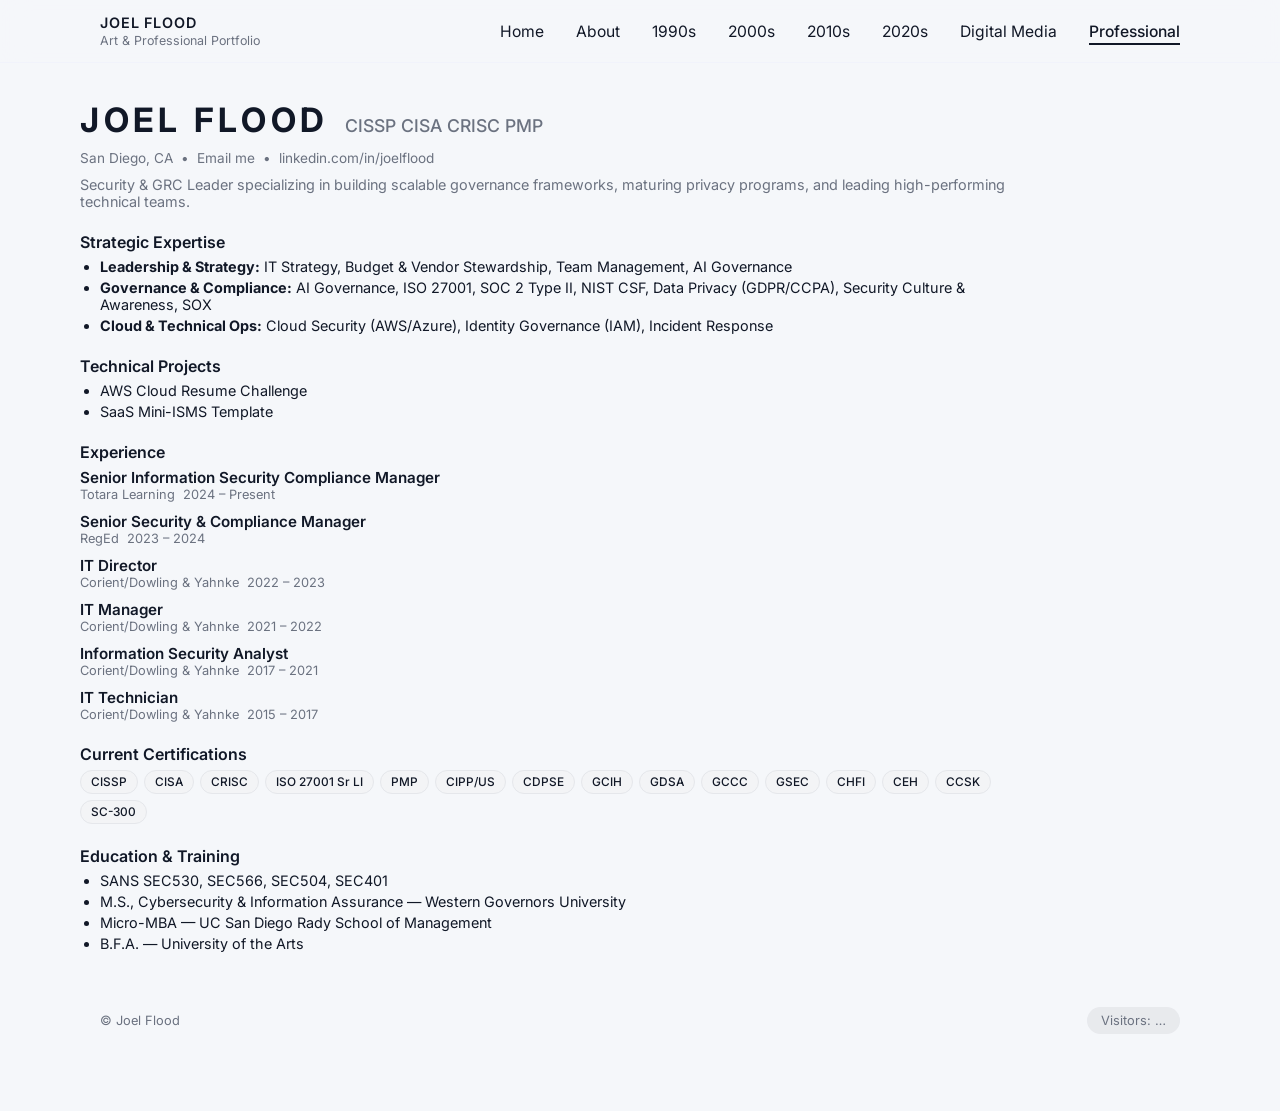
==== resume-site/professional.html @ 4f03ba32 "Fix email link, update governance/projects/education sections on professional page" ====
<!doctype html>
<html lang="en">
<head>
  <meta charset="utf-8" />
  <meta name="viewport" content="width=device-width, initial-scale=1" />
  <title>Professional – Joel Flood</title>
  <meta name="description" content="Resume of Joel Flood, Security / Governance / Risk / Compliance leader." />
  <link rel="preconnect" href="https://fonts.googleapis.com" />
  <link rel="preconnect" href="https://fonts.gstatic.com" crossorigin />
  <link href="https://fonts.googleapis.com/css2?family=Inter:wght@400;500;700&display=swap" rel="stylesheet" />
  <link rel="stylesheet" href="assets/css/style.css" />  
  <link rel="icon" href="/favicon.ico">
  <link rel="icon" type="image/png" sizes="32x32" href="/favicon-32.png">
  <link rel="icon" type="image/png" sizes="16x16" href="/favicon-16.png">
</head>
<body>
<a class="skip-link" href="#main">Skip to content</a>

<header class="site-header">
  <div class="container header-inner">
    <div class="brand">
      <a href="/" class="brand-link">
        <span class="brand-title">JOEL FLOOD</span>
        <span class="brand-subtitle">Art &amp; Professional Portfolio</span>
      </a>
    </div>
    <nav class="nav" aria-label="Primary">
      <button class="nav-toggle" aria-expanded="false" aria-controls="nav-list">
        <span class="nav-toggle-bar"></span>
        <span class="nav-toggle-bar"></span>
      </button>
      <ul id="nav-list" class="nav-list">
        <li><a href="/" class="nav-link">Home</a></li>
        <li><a href="/about" class="nav-link">About</a></li>
        <li><a href="/1990s" class="nav-link">1990s</a></li>
        <li><a href="/2000s" class="nav-link">2000s</a></li>
        <li><a href="/2010s" class="nav-link">2010s</a></li>
        <li><a href="/2020s" class="nav-link">2020s</a></li>
        <li><a href="/digital-media" class="nav-link">Digital Media</a></li>
        <li><a href="/professional" class="nav-link nav-link--active">Professional</a></li>
      </ul>
    </nav>
  </div>
</header>


<main id="main" class="container resume-page">
  <!-- Name & header -->
<header class="resume-header">
  <div class="resume-topline">
    <h1 class="resume-name">JOEL FLOOD</h1>
    <span class="resume-core-certs">CISSP CISA CRISC PMP</span>
  </div>

  <div class="resume-contact">
    <span>San Diego, CA</span><span>•</span>
    <a href="#" id="email-link">Email me</a><span>•</span>
    <a href="https://www.linkedin.com/in/joelflood/" rel="noopener">linkedin.com/in/joelflood</a>
  </div>

    <p class="resume-tagline">
 Security &amp; GRC Leader specializing in building scalable governance frameworks, maturing privacy programs, and leading high-performing technical teams.
    </p>
  </header>

  <!-- One clean column of content -->
  <section class="resume-section">
    <h2>Strategic Expertise</h2>
    <ul class="bullets">
      <li><strong>Leadership &amp; Strategy:</strong> IT Strategy, Budget &amp; Vendor Stewardship, Team Management, AI Governance</li>
      <li><strong>Governance &amp; Compliance:</strong> AI Governance, ISO 27001, SOC 2 Type II, NIST CSF, Data Privacy (GDPR/CCPA), Security Culture &amp; Awareness, SOX</li>
      <li><strong>Cloud &amp; Technical Ops:</strong> Cloud Security (AWS/Azure), Identity Governance (IAM), Incident Response</li>
    </ul>
  </section>

  <section class="resume-section">
    <h2>Technical Projects</h2>
    <ul class="bullets">
      <li>AWS Cloud Resume Challenge</li>
      <li>SaaS Mini-ISMS Template</li>
    </ul>
  </section>

  <section class="resume-section">
    <h2>Experience</h2>
    <div class="timeline">
      <article class="role">
        <h3 class="role-title">Senior Information Security Compliance Manager</h3>
        <div class="meta">
          <span class="org">Totara Learning</span>
          <span class="dates">2024 – Present</span>
        </div>
      </article>

      <article class="role">
        <h3 class="role-title">Senior Security &amp; Compliance Manager</h3>
        <div class="meta">
          <span class="org">RegEd</span>
          <span class="dates">2023 – 2024</span>
        </div>
      </article>

      <article class="role">
        <h3 class="role-title">IT Director</h3>
        <div class="meta">
          <span class="org">Corient/Dowling &amp; Yahnke</span>
          <span class="dates">2022 – 2023</span>
        </div>
      </article>

      <article class="role">
        <h3 class="role-title">IT Manager</h3>
        <div class="meta">
          <span class="org">Corient/Dowling &amp; Yahnke</span>
          <span class="dates">2021 – 2022</span>
        </div>
      </article>

      <article class="role">
        <h3 class="role-title">Information Security Analyst</h3>
        <div class="meta">
          <span class="org">Corient/Dowling &amp; Yahnke</span>
          <span class="dates">2017 – 2021</span>
        </div>
      </article>

      <article class="role">
        <h3 class="role-title">IT Technician</h3>
        <div class="meta">
          <span class="org">Corient/Dowling &amp; Yahnke</span>
          <span class="dates">2015 – 2017</span>
        </div>
      </article>
    </div>
  </section>

  <section class="resume-section">
    <h2>Current Certifications</h2>
    <p class="chips">
      <a href="https://www.isc2.org/Certifications/CISSP" target="_blank" rel="noopener" class="chip">CISSP</a>
      <a href="https://www.isaca.org/credentialing/cisa" target="_blank" rel="noopener" class="chip">CISA</a>
      <a href="https://www.isaca.org/credentialing/crisc" target="_blank" rel="noopener" class="chip">CRISC</a>
      <a href="https://pecb.com/en/education-and-certification-for-individuals/iso-iec-27001/iso-iec-27001-lead-implementer" target="_blank" rel="noopener" class="chip">ISO 27001 Sr LI</a>
      <a href="https://www.pmi.org/certifications/project-management-pmp" target="_blank" rel="noopener" class="chip">PMP</a>
      <a href="https://iapp.org/certify/cippus/" target="_blank" rel="noopener" class="chip">CIPP/US</a>
      <a href="https://www.isaca.org/credentialing/cdpse" target="_blank" rel="noopener" class="chip">CDPSE</a>
      <a href="https://www.giac.org/certifications/certified-incident-handler-gcih/" target="_blank" rel="noopener" class="chip">GCIH</a>
      <a href="https://www.giac.org/certifications/defensible-security-architecture-gdsa/" target="_blank" rel="noopener" class="chip">GDSA</a>
      <a href="https://www.giac.org/certifications/critical-controls-certification-gccc/" target="_blank" rel="noopener" class="chip">GCCC</a>
      <a href="https://www.giac.org/certifications/security-essentials-gsec/" target="_blank" rel="noopener" class="chip">GSEC</a>
      <a href="https://www.eccouncil.org/train-certify/certified-hacking-forensic-investigator-chfi/" target="_blank" rel="noopener" class="chip">CHFI</a>
      <a href="https://www.eccouncil.org/train-certify/certified-ethical-hacker-ceh/" target="_blank" rel="noopener" class="chip">CEH</a>
      <a href="https://cloudsecurityalliance.org/education/ccsk/" target="_blank" rel="noopener" class="chip">CCSK</a>
      <a href="https://learn.microsoft.com/en-us/credentials/certifications/identity-and-access-administrator" target="_blank" rel="noopener" class="chip">SC-300</a>
    </p>
  </section>

  <section class="resume-section">
    <h2>Education &amp; Training</h2>
    <ul class="bullets">
      <li>SANS SEC530, SEC566, SEC504, SEC401</li>
      <li>M.S., Cybersecurity &amp; Information Assurance — Western Governors University</li>
      <li>Micro-MBA — UC San Diego Rady School of Management</li>
      <li>B.F.A. — University of the Arts</li>
    </ul>
  </section>


<footer class="site-footer">
  <div class="container footer-inner">
    <p class="footer-copy">© <span id="year"></span> Joel Flood</p>
    <p id="visitor-counter" class="visitor-counter">Visitors: …</p>
  </div>
</footer>
<script src="/assets/js/main.js" defer></script>

</body>
</html>
---- resume-site/assets/css/style.css ----
:root {
  --bg: #f5f7fa;
  --bg-elevated: #ffffff;
  --text: #111827;
  --muted: #6b7280;
  --accent: #111827;
  --accent-soft: rgba(17, 24, 39, 0.06);
  --border-subtle: rgba(17, 24, 39, 0.08);
  --radius-xl: 18px;
  --radius-full: 999px;
  --shadow-soft: 0 14px 35px rgba(15, 23, 42, 0.09);
  --font-sans: "Inter", system-ui, -apple-system, BlinkMacSystemFont, -system-ui,
    sans-serif;
  --transition-fast: 0.18s ease-out;
  --max-width: 1120px;
}

/* --------------------
   Base / reset
-------------------- */

*,
*::before,
*::after {
  box-sizing: border-box;
}

body {
  margin: 0;
  min-height: 100vh;
  font-family: var(--font-sans);
  color: var(--text);
  background: var(--bg);
  -webkit-font-smoothing: antialiased;
}

img {
  max-width: 100%;
  display: block;
}

a {
  color: inherit;
  text-decoration: none;
}

a:hover,
a:focus-visible {
  text-decoration: underline;
}

main {
  display: block;
}

/* --------------------
   Layout helpers
-------------------- */

.container {
  width: 100%;
  max-width: var(--max-width);
  padding: 0 20px;
  margin: 0 auto;
}

.section {
  padding: 48px 0;
}

.section-header {
  margin-bottom: 24px;
}

.section-header h2 {
  font-size: 1.45rem;
  margin: 0 0 6px;
}

.muted {
  color: var(--muted);
  font-size: 0.95rem;
}

.mt-l {
  margin-top: 32px;
}

/* --------------------
   Skip link
-------------------- */

.skip-link {
  position: absolute;
  left: 50%;
  transform: translateX(-50%);
  top: -40px;
  padding: 8px 14px;
  background: var(--accent);
  color: #fff;
  border-radius: 6px;
  font-size: 0.875rem;
  text-decoration: none;
  z-index: 999;
  transition: top var(--transition-fast);
}

.skip-link:focus-visible {
  top: 12px;
}

/* --------------------
   Header + nav
-------------------- */

.site-header {
  position: sticky;
  top: 0;
  z-index: 40;
  backdrop-filter: blur(14px);
  background: rgba(245, 247, 250, 0.9);
  border-bottom: 1px solid rgba(148, 163, 253, 0.05);
}

.header-inner {
  display: flex;
  align-items: center;
  justify-content: space-between;
  padding: 14px 20px;
  gap: 24px;
}

.brand-link {
  display: flex;
  flex-direction: column;
  gap: 2px;
}

.brand-title {
  font-weight: 600;
  letter-spacing: 0.06em;
  text-transform: uppercase;
  font-size: 0.9rem;
}

.brand-subtitle {
  font-size: 0.78rem;
  color: var(--muted);
}

.nav {
  position: relative;
}

.nav-list {
  display: flex;
  gap: 32px;
  list-style: none;
  margin: 0;
  padding: 0;
  align-items: center;
}

.nav-link {
  font-size: 0.98rem;
  font-weight: 400;
  padding-bottom: 2px;
  border-bottom: 2px solid transparent;
  transition:
    color var(--transition-fast),
    border-color var(--transition-fast),
    transform var(--transition-fast);
}

.nav-link:hover,
.nav-link:focus-visible {
  color: #000;
  border-color: var(--accent-soft);
  text-decoration: none;
  transform: translateY(-1px);
}

.nav-link--active {
  font-weight: 500;
  border-color: var(--accent);
}

/* Hamburger (base: hidden on desktop) */

.nav-toggle {
  display: none;
  padding: 6px;
  border-radius: 8px;
  border: 1px solid transparent;
  background: transparent;
  cursor: pointer;
}

.nav-toggle-bar {
  width: 20px;
  height: 2px;
  background: var(--text);
  display: block;
  border-radius: 999px;
  margin: 4px 0;
}

/* --------------------
   Hero
-------------------- */

.hero {
  padding: 36px 0 40px;
}

.hero-inner {
  display: grid;
  grid-template-columns: minmax(0, 1.7fr) minmax(0, 1.6fr);
  gap: 32px;
  align-items: center;
}

.hero h1 {
  margin: 0 0 12px;
  font-size: 2rem;
  letter-spacing: -0.02em;
}

.hero p {
  margin: 0 0 18px;
  color: var(--muted);
  max-width: 36rem;
  font-size: 0.98rem;
}

.hero-actions {
  display: flex;
  gap: 10px;
  flex-wrap: wrap;
}

.btn {
  padding: 9px 16px;
  border-radius: var(--radius-full);
  border: 1px solid var(--accent);
  background: var(--accent);
  color: #fff;
  font-size: 0.9rem;
  font-weight: 500;
  display: inline-flex;
  align-items: center;
  gap: 6px;
  transition: all var(--transition-fast);
  text-decoration: none;
}

.btn:hover,
.btn:focus-visible {
  box-shadow: var(--shadow-soft);
  transform: translateY(-1px);
  text-decoration: none;
}

.btn-ghost {
  background: transparent;
  color: var(--accent);
  border-color: rgba(17, 24, 39, 0.2);
}

.btn-ghost:hover,
.btn-ghost:focus-visible {
  background: var(--accent-soft);
}

/* Hero thumbnails */

.hero-highlight-grid {
  display: grid;
  grid-template-columns: repeat(2, minmax(0, 1fr));
  grid-template-rows: repeat(2, 1fr);
  gap: 10px;
}

.hero-thumb {
  margin: 0;
  border-radius: var(--radius-xl);
  overflow: hidden;
  background: #e5e7eb;
  box-shadow: 0 10px 30px rgba(15, 23, 42, 0.12);
}

.hero-thumb img {
  width: 100%;
  height: 100%;
  object-fit: cover;
}

/* --------------------
   Cards & grids
-------------------- */

.grid {
  display: grid;
  gap: 18px;
}

.grid-3 {
  grid-template-columns: repeat(3, minmax(0, 1fr));
}

.grid-2 {
  grid-template-columns: repeat(2, minmax(0, 1fr));
}

.card-link {
  text-decoration: none;
}

.card {
  background: var(--bg-elevated);
  border-radius: var(--radius-xl);
  padding: 16px 16px 14px;
  border: 1px solid var(--border-subtle);
  box-shadow: 0 8px 26px rgba(148, 163, 253, 0.04);
  transition: all var(--transition-fast);
}

.card h3 {
  margin: 0 0 4px;
  font-size: 1.02rem;
}

.card p {
  margin: 0;
  font-size: 0.9rem;
  color: var(--muted);
}

.card-link:hover .card,
.card-link:focus-visible .card {
  transform: translateY(-3px);
  box-shadow: var(--shadow-soft);
  border-color: rgba(17, 24, 39, 0.12);
}

/* --------------------
   Gallery pages
-------------------- */

.gallery-intro {
  max-width: 38rem;
  margin-bottom: 24px;
  color: var(--muted);
  font-size: 0.96rem;
}

.gallery-grid {
  display: grid;
  grid-template-columns: repeat(auto-fit, minmax(220px, 1fr));
  gap: 2rem;
  align-items: stretch;
}

/* Art cards */

.art-card {
  display: flex;
  flex-direction: column;
  justify-content: flex-start;
  border-radius: 24px;
  padding: 1.25rem;
  background: #ffffff;
  box-shadow: 0 14px 35px rgba(15, 23, 42, 0.08);
  border: 1px solid var(--border-subtle);
  cursor: pointer;
  text-align: left;
  transition: transform 0.18s ease, box-shadow 0.18s ease;
}

.art-card img {
  width: 100%;
  aspect-ratio: 1 / 1;
  object-fit: cover;
  border-radius: 18px;
  margin-bottom: 0.75rem;
}

.art-meta {
  display: flex;
  flex-direction: column;
  gap: 0.1rem;
  font-size: 0.8rem;
}

.art-title {
  font-weight: 500;
}

.art-year,
.art-medium {
  color: var(--muted);
}

.art-card:hover {
  transform: translateY(-4px);
  box-shadow: 0 20px 45px rgba(15, 23, 42, 0.12);
}

/* --------------------
   Professional / Resume
-------------------- */

.resume-page {
  padding: 36px 0 40px;
}

.resume-header {
  margin-bottom: 18px;
  max-width: 960px;
}

.resume-name {
  font-size: 2.1rem;
  font-weight: 700;
  letter-spacing: 0.14em;
  margin: 0 0 6px;
  color: #111827;
}

.resume-certs-inline {
  font-size: 0.75rem;
  text-transform: uppercase;
  letter-spacing: 0.14em;
  color: var(--muted);
  display: flex;
  flex-wrap: wrap;
  gap: 6px;
}

.resume-contact {
  font-size: 0.85rem;
  display: flex;
  flex-wrap: wrap;
  gap: 8px;
  color: var(--muted);
  margin-top: 4px;
}

.resume-contact a {
  color: var(--muted);
  text-decoration: none;
  transition: color 0.2s ease, text-decoration-color 0.2s ease;
}

.resume-contact a:hover,
.resume-contact a:focus-visible {
  color: #2563eb;
  text-decoration: underline;
  text-decoration-color: #93c5fd;
}

.resume-tagline {
  margin: 10px 0 0;
  font-size: 0.9rem;
  color: var(--muted);
  max-width: 960px;
}

.resume-grid {
  display: grid;
  grid-template-columns: minmax(0, 2.2fr) minmax(0, 1.4fr);
  gap: 24px;
  margin-top: 22px;
}

.resume-section {
  max-width: 960px;
  margin-top: 22px;
}

.resume-section h2 {
  font-size: 1rem;
  margin: 0 0 6px;
  font-weight: 600;
}
/* Keep name + certifications on the same line */
.resume-topline {
  display: flex;
  align-items: baseline;
  gap: 1rem;
  flex-wrap: nowrap;
}

/* Prevent breaking unless absolutely needed */
.resume-name,
.resume-core-certs {
  white-space: nowrap;
}

/* Style tuning for certs */
.resume-core-certs {
  font-size: 1.1rem;
  font-weight: 500;
  color: var(--muted);
}

/* On small screens, allow stacking */
@media (max-width: 480px) {
  .resume-topline {
    flex-direction: column;
    align-items: flex-start;
    gap: 0.25rem;
  }

  .resume-name,
  .resume-core-certs {
    white-space: normal;
  }
}



/* Bullets / timeline */

.bullets {
  list-style: disc;
  padding-left: 20px;
  margin: 4px 0 10px;
  font-size: 0.9rem;
  color: #111827;
}

.bullets li {
  margin-bottom: 4px;
}

.timeline {
  display: flex;
  flex-direction: column;
  gap: 10px;
}

.role-title {
  margin: 0;
  font-size: 0.95rem;
  font-weight: 600;
}

.meta {
  display: flex;
  flex-wrap: wrap;
  gap: 8px;
  font-size: 0.8rem;
  color: var(--muted);
}

/* Chips */

.chip-row,
.chips {
  display: flex;
  flex-wrap: wrap;
  gap: 6px;
  margin: 6px 0 0;
}

.chip {
  display: inline-flex;
  align-items: center;
  padding: 4px 10px;
  border-radius: var(--radius-full);
  font-size: 0.74rem;
  font-weight: 500;
  background: #f3f4f6;
  color: var(--text);
  border: 1px solid #e5e7eb;
  text-decoration: none;
  transition: all 0.2s ease;
}

.chip:hover,
.chip:focus-visible {
  color: #2563eb;
  background: #e0f2fe;
  border-color: #93c5fd;
  box-shadow: 0 2px 6px rgba(37, 99, 235, 0.1);
  text-decoration: none;
  transform: translateY(-1px);
}

/* --------------------
   Footer / counter
-------------------- */

.site-footer {
  padding: 18px 0 24px;
  margin-top: 24px;
}

.footer-inner {
  display: flex;
  justify-content: space-between; /* space between left and right items */
  align-items: center;
  font-size: 0.8rem;
  color: var(--muted);
}

/* Visitor counter pill */
.visitor-counter {
  font-size: 0.8rem;
  padding: 6px 14px;
  border-radius: var(--radius-full);
  background: var(--accent-soft);
  color: var(--muted);
  white-space: nowrap;  /* Prevent line breaks */
}

/* --------------------
   Responsive
-------------------- */

@media (max-width: 800px) {
  .header-inner {
    padding-inline: 16px;
  }

  /* show + style hamburger on mobile */
  .nav-toggle {
    display: inline-flex;
    flex-direction: column;
    justify-content: center;
    align-items: center;
    width: 42px;
    height: 36px;
    border-radius: 10px;
    background: rgba(0, 0, 0, 0.08);
    border: 1px solid rgba(0, 0, 0, 0.2);
    backdrop-filter: blur(4px);
  }

  .nav-toggle-bar {
    background: #111827;
    height: 3px;
    width: 24px;
    margin: 3px 0;
    border-radius: 4px;
  }

  /* mobile dropdown menu */
  .nav-list {
    position: absolute;
    right: 0;
    top: 40px;
    flex-direction: column;
    align-items: flex-start;
    background: var(--bg-elevated);
    padding: 10px 14px;
    border-radius: 14px;
    box-shadow: var(--shadow-soft);
    gap: 10px;
    min-width: 160px;
    opacity: 0;
    pointer-events: none;
    transform: translateY(-6px);
    transition: all var(--transition-fast);
  }

  .nav-list--open {
    opacity: 1;
    pointer-events: auto;
    transform: translateY(0);
  }

  .hero-inner {
    grid-template-columns: minmax(0, 1fr);
  }

  .hero {
    padding-top: 26px;
  }

  .grid-3 {
    grid-template-columns: repeat(2, minmax(0, 1fr));
  }

  .resume-grid {
    grid-template-columns: minmax(0, 1fr);
  }
}

@media (max-width: 520px) {
  .grid-3,
  .grid-2 {
    grid-template-columns: minmax(0, 1fr);
  }
}

/* --------------------
   Dark mode
-------------------- */

@media (prefers-color-scheme: dark) {
  body {
    background-color: #0f172a;
    color: #e5e7eb;
  }

  .site-header {
    background: rgba(15, 23, 42, 0.95);
    border-bottom-color: rgba(148, 163, 253, 0.15);
  }

  .brand-title,
  .nav-link {
    color: #e5e7eb;
  }

  .nav-link--active {
    border-color: #60a5fa;
    color: #ffffff;
  }

  .hero,
  .section,
  .resume-page {
    background-color: transparent;
    color: #e5e7eb;
  }

  .nav-list {
    background: #020617;
    border: 1px solid #1f2937;
    box-shadow: 0 18px 45px rgba(15, 23, 42, 0.9);
  }

  .nav-link {
    color: #e5e7eb;
  }

  .nav-link--active {
    color: #ffffff;
    border-color: #60a5fa;
  }

  .resume-name {
    color: #f9fafb;
  }

  .resume-contact {
    color: #9ca3af;
  }

  .resume-contact a {
    color: #9ca3af;
  }

  .resume-contact a:hover,
  .resume-contact a:focus-visible {
    color: #60a5fa;
  }

  .resume-tagline {
    color: #9ca3af;
  }

  .resume-section h2,
  .section-header h1,
  .section-header h2 {
    color: #f9fafb;
  }

  .bullets,
  .timeline,
  .art-meta,
  .gallery-intro,
  p,
  li {
    color: #e5e7eb;
  }

  .card,
  .art-card {
    background: #111827;
    border-color: #1f2937;
    box-shadow: 0 10px 30px rgba(15, 23, 42, 0.6);
  }

  .card p,
  .art-meta span {
    color: #9ca3af;
  }

  .chip {
    background: #111827;
    color: #e5e7eb;
    border-color: #374151;
  }

  .chip:hover,
  .chip:focus-visible {
    color: #60a5fa;
    background: #020817;
    border-color: #60a5fa;
    box-shadow: 0 2px 6px rgba(96, 165, 250, 0.25);
  }

  .visitor-counter {
    background: #111827;
    color: #9ca3af;
    border-color: #374151;
  }

  .site-footer {
    color: #9ca3af;
  }

  /* dark-mode hamburger colors on mobile */
  @media (max-width: 800px) {
    .nav-toggle {
      background: rgba(255, 255, 255, 0.18);
      border-color: rgba(255, 255, 255, 0.3);
    }

    .nav-toggle-bar {
      background: #ffffff;
    }
  }
}
    /* Buttons in dark mode */
  .btn {
    background: #e5e7eb;
    color: #111827;
    border-color: #e5e7eb;
  }

  .btn:hover,
  .btn:focus-visible {
    box-shadow: var(--shadow-soft);
    transform: translateY(-1px);
    text-decoration: none;
  }

  .btn-ghost {
    background: transparent;
    color: #e5e7eb;        /* light text on dark background */
    border-color: #4b5563;
  }

  .btn-ghost:hover,
  .btn-ghost:focus-visible {
    background: #020617;
    border-color: #60a5fa;
    color: #ffffff;
  }
/* --- Hero buttons contrast fix --------------------------- */

/* Outline button: high contrast in light mode */
.btn-ghost {
  background: transparent;
  border: 1.5px solid #111827;   /* dark slate */
  color: #111827;
}

/* In dark mode, flip back to light outline/text */
@media (prefers-color-scheme: dark) {
  .btn-ghost {
    border-color: #e5e7eb;
    color: #e5e7eb;
  }
}
/* --------------------
   Lightbox
-------------------- */

.lightbox {
  position: fixed;
  inset: 0;
  display: none;                /* hidden until .is-open is added */
  align-items: center;
  justify-content: center;
  z-index: 9999;
}

.lightbox.is-open {
  display: flex;
}

.lightbox-backdrop {
  position: absolute;
  inset: 0;
  background: rgba(15, 23, 42, 0.65);
  backdrop-filter: blur(4px);
}

.lightbox-content {
  position: relative;
  z-index: 1;
  background: #ffffff;
  border-radius: 1rem;
  padding: 0.75rem;
  max-width: min(100vw - 2rem, 900px);
  max-height: min(100vh - 2rem, 700px);
  overflow: hidden;             /* keeps the image inside the rounded box */
  box-sizing: border-box;
  box-shadow: 0 26px 80px rgba(15, 23, 42, 0.35);
}

.lightbox-close {
  position: absolute;
  top: 0.4rem;
  right: 0.7rem;
  border: none;
  background: transparent;
  font-size: 1.8rem;
  line-height: 1;
  cursor: pointer;
  color: #6b7280;
}

#lightbox-image {
  display: block;
  width: 100%;
  height: auto;
  max-height: calc(100vh - 4rem);
  object-fit: contain;
  border-radius: 0.75rem;
  margin: 0 auto;
}
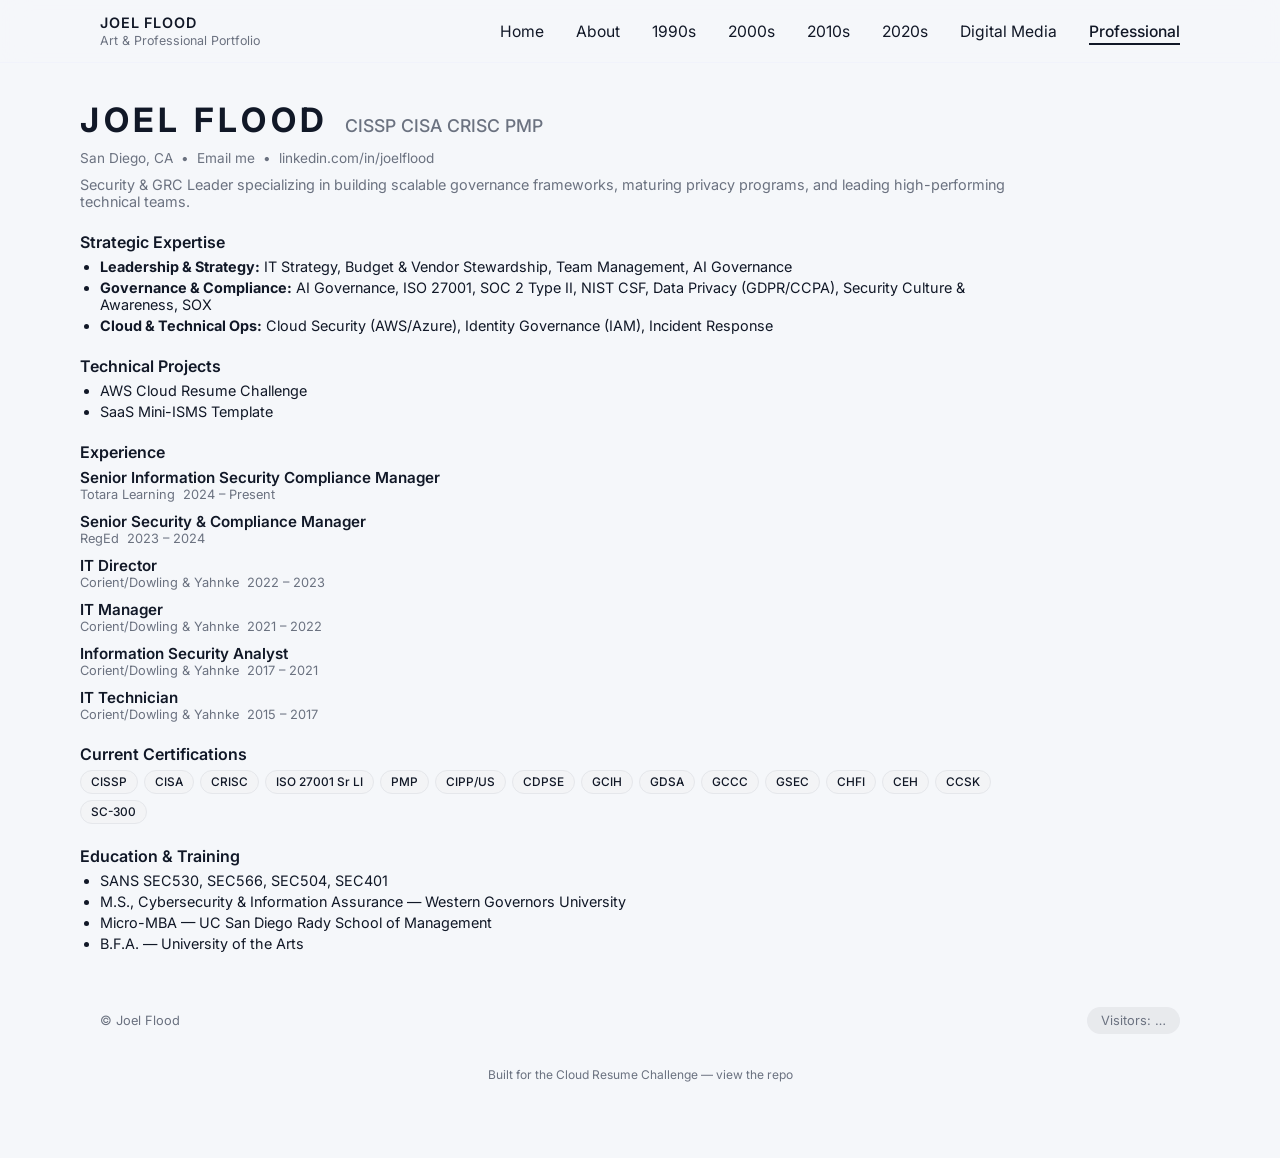
==== commit 66fe4456: "Fix email link, open LinkedIn in new tab, add Cloud Resume Challenge callout" ====
--- a/resume-site/professional.html
+++ b/resume-site/professional.html
@@ -54,8 +54,8 @@
 
   <div class="resume-contact">
     <span>San Diego, CA</span><span>•</span>
-    <a href="#" id="email-link">Email me</a><span>•</span>
-    <a href="https://www.linkedin.com/in/joelflood/" rel="noopener">linkedin.com/in/joelflood</a>
+    <a href="mailto:joel.flood&#64;gmail.com">Email me</a><span>•</span>
+    <a href="https://www.linkedin.com/in/joelflood/" target="_blank" rel="noopener">linkedin.com/in/joelflood</a>
   </div>
 
     <p class="resume-tagline">
@@ -170,6 +170,7 @@
   <div class="container footer-inner">
     <p class="footer-copy">© <span id="year"></span> Joel Flood</p>
     <p id="visitor-counter" class="visitor-counter">Visitors: …</p>
+    <p class="crc-callout">Built for the <a href="https://cloudresumechallenge.dev/" target="_blank" rel="noopener">Cloud Resume Challenge</a> — <a href="https://github.com/JoelF-GRC/AWS-cloud-resume-challenge" target="_blank" rel="noopener">view the repo</a></p>
   </div>
 </footer>
 <script src="/assets/js/main.js" defer></script>
--- a/resume-site/assets/css/style.css
+++ b/resume-site/assets/css/style.css
@@ -599,8 +599,10 @@
 
 .footer-inner {
   display: flex;
+  flex-wrap: wrap;
   justify-content: space-between; /* space between left and right items */
   align-items: center;
+  gap: 8px 16px;
   font-size: 0.8rem;
   color: var(--muted);
 }
@@ -613,6 +615,14 @@
   background: var(--accent-soft);
   color: var(--muted);
   white-space: nowrap;  /* Prevent line breaks */
+}
+
+/* Cloud Resume Challenge callout */
+.crc-callout {
+  flex-basis: 100%;
+  font-size: 0.75rem;
+  text-align: center;
+  order: 1;
 }
 
 /* --------------------
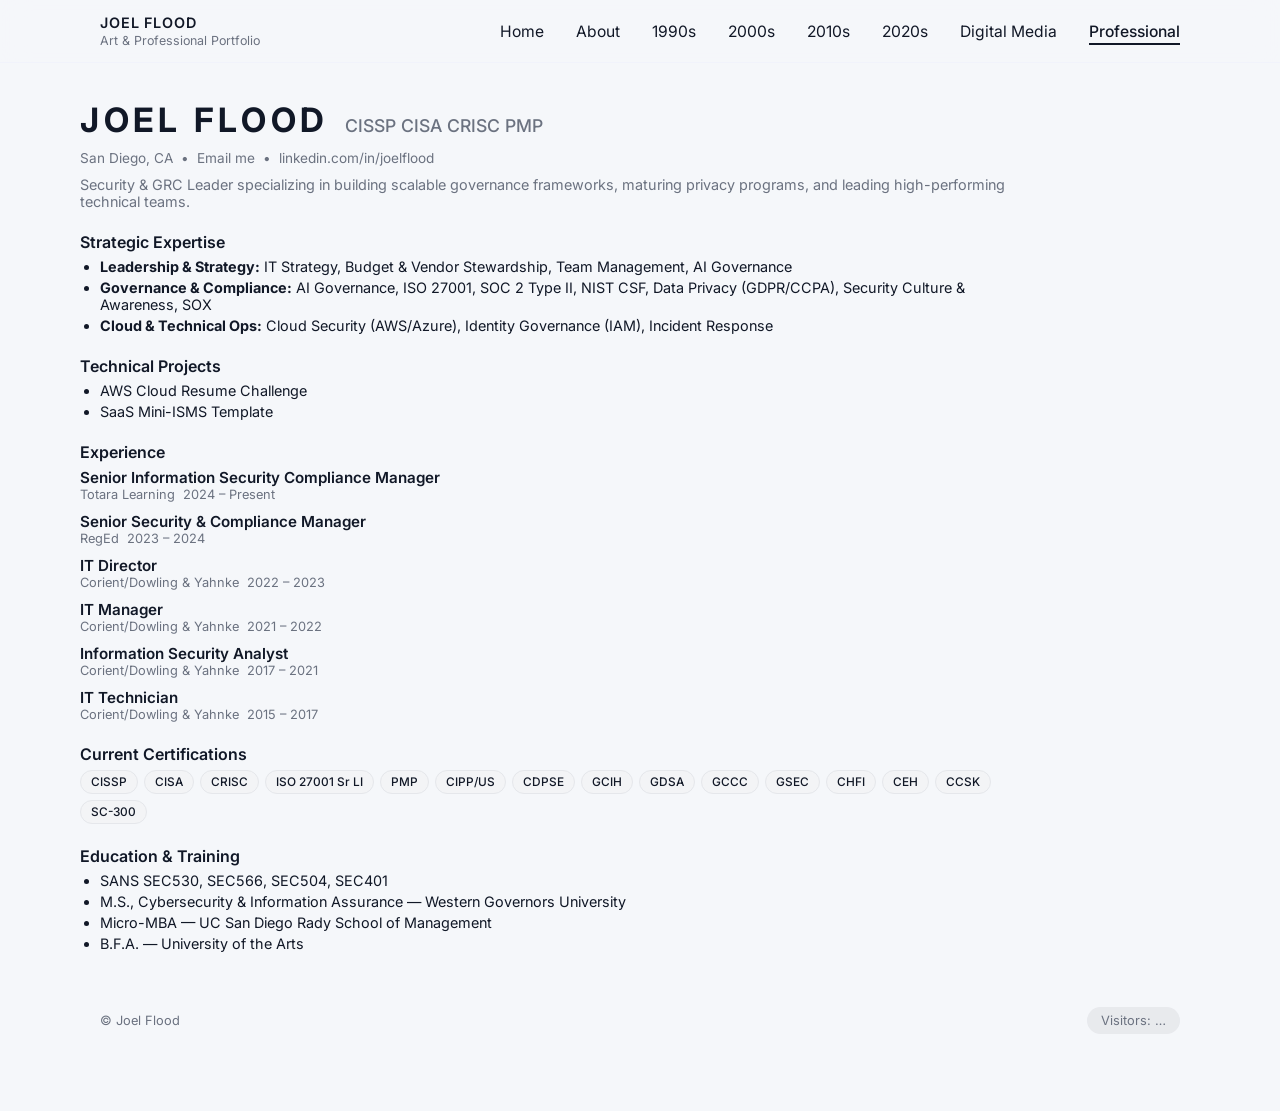
==== commit 4e070e30: "Remove CRC callout from footer, open email link in new tab" ====
--- a/resume-site/professional.html
+++ b/resume-site/professional.html
@@ -54,7 +54,7 @@
 
   <div class="resume-contact">
     <span>San Diego, CA</span><span>•</span>
-    <a href="mailto:joel.flood&#64;gmail.com">Email me</a><span>•</span>
+    <a href="mailto:joel.flood&#64;gmail.com" target="_blank" rel="noopener">Email me</a><span>•</span>
     <a href="https://www.linkedin.com/in/joelflood/" target="_blank" rel="noopener">linkedin.com/in/joelflood</a>
   </div>
 
@@ -170,7 +170,6 @@
   <div class="container footer-inner">
     <p class="footer-copy">© <span id="year"></span> Joel Flood</p>
     <p id="visitor-counter" class="visitor-counter">Visitors: …</p>
-    <p class="crc-callout">Built for the <a href="https://cloudresumechallenge.dev/" target="_blank" rel="noopener">Cloud Resume Challenge</a> — <a href="https://github.com/JoelF-GRC/AWS-cloud-resume-challenge" target="_blank" rel="noopener">view the repo</a></p>
   </div>
 </footer>
 <script src="/assets/js/main.js" defer></script>
--- a/resume-site/assets/css/style.css
+++ b/resume-site/assets/css/style.css
@@ -599,10 +599,8 @@
 
 .footer-inner {
   display: flex;
-  flex-wrap: wrap;
   justify-content: space-between; /* space between left and right items */
   align-items: center;
-  gap: 8px 16px;
   font-size: 0.8rem;
   color: var(--muted);
 }
@@ -615,14 +613,6 @@
   background: var(--accent-soft);
   color: var(--muted);
   white-space: nowrap;  /* Prevent line breaks */
-}
-
-/* Cloud Resume Challenge callout */
-.crc-callout {
-  flex-basis: 100%;
-  font-size: 0.75rem;
-  text-align: center;
-  order: 1;
 }
 
 /* --------------------
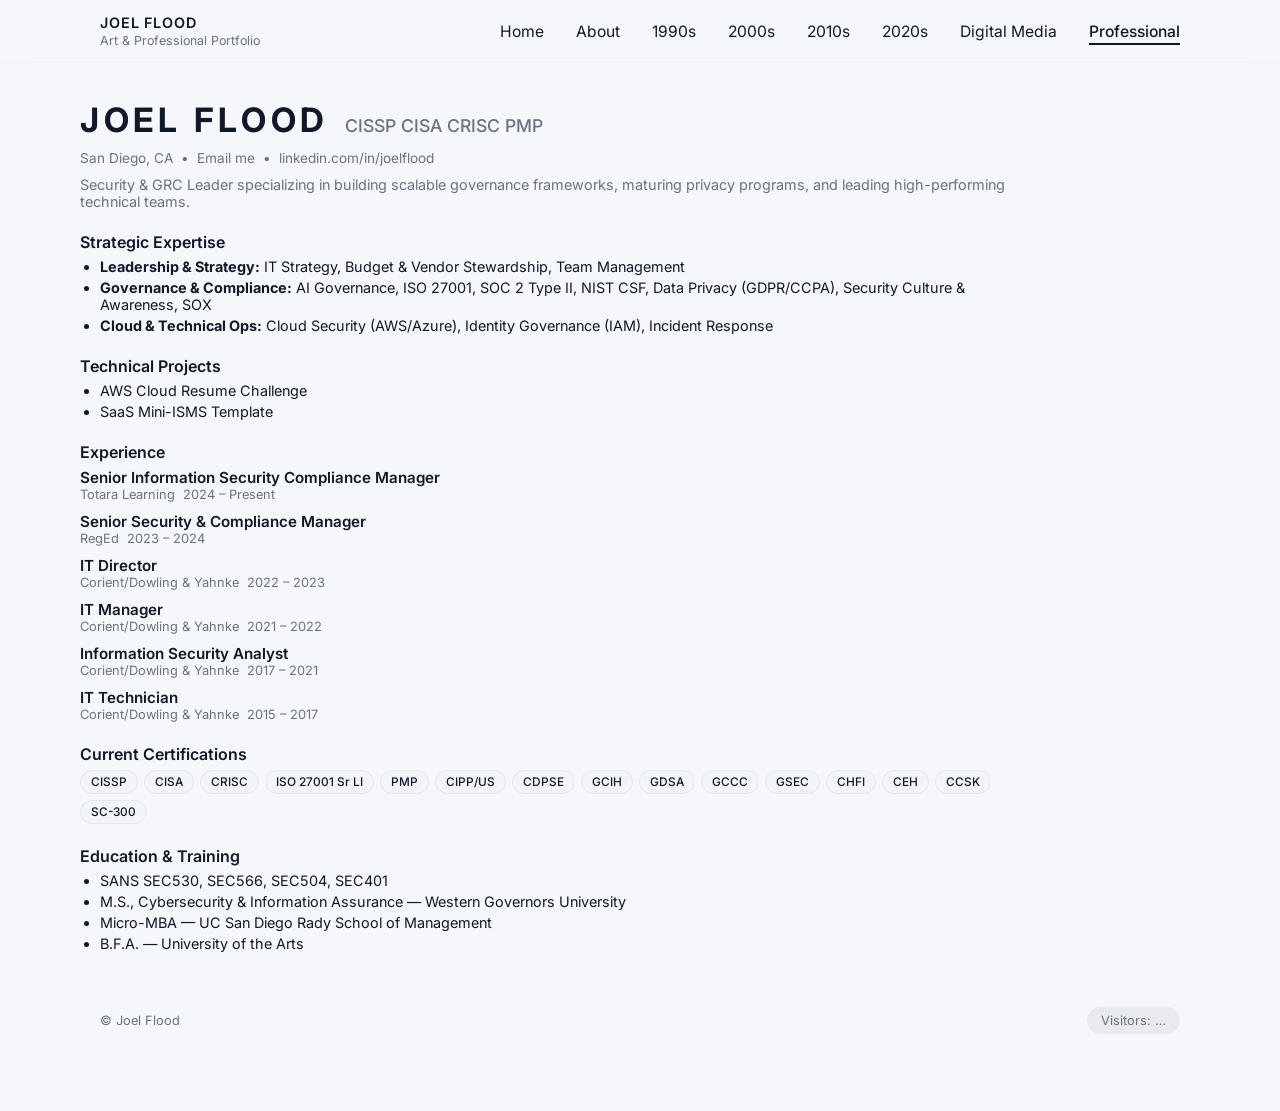
==== commit b651514c: "Remove duplicate AI Governance entry and fix tagline whitespace" ====
--- a/resume-site/professional.html
+++ b/resume-site/professional.html
@@ -59,7 +59,7 @@
   </div>
 
     <p class="resume-tagline">
- Security &amp; GRC Leader specializing in building scalable governance frameworks, maturing privacy programs, and leading high-performing technical teams.
+      Security &amp; GRC Leader specializing in building scalable governance frameworks, maturing privacy programs, and leading high-performing technical teams.
     </p>
   </header>
 
@@ -67,7 +67,7 @@
   <section class="resume-section">
     <h2>Strategic Expertise</h2>
     <ul class="bullets">
-      <li><strong>Leadership &amp; Strategy:</strong> IT Strategy, Budget &amp; Vendor Stewardship, Team Management, AI Governance</li>
+      <li><strong>Leadership &amp; Strategy:</strong> IT Strategy, Budget &amp; Vendor Stewardship, Team Management</li>
       <li><strong>Governance &amp; Compliance:</strong> AI Governance, ISO 27001, SOC 2 Type II, NIST CSF, Data Privacy (GDPR/CCPA), Security Culture &amp; Awareness, SOX</li>
       <li><strong>Cloud &amp; Technical Ops:</strong> Cloud Security (AWS/Azure), Identity Governance (IAM), Incident Response</li>
     </ul>
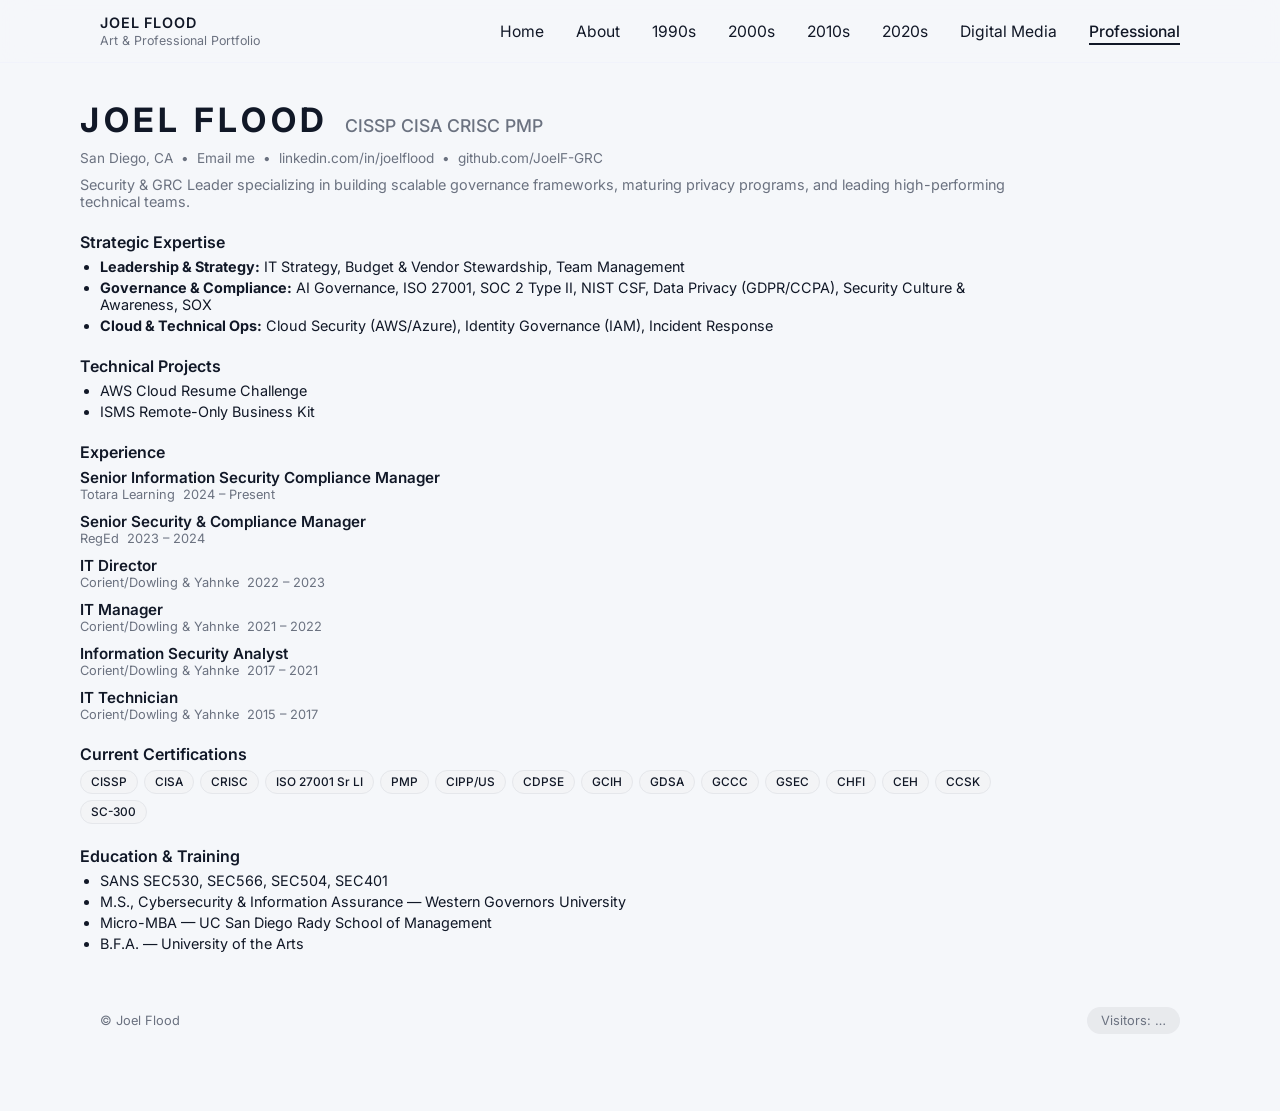
==== commit 2a5a563e: "Add GitHub profile and project links to professional page" ====
--- a/resume-site/professional.html
+++ b/resume-site/professional.html
@@ -55,7 +55,8 @@
   <div class="resume-contact">
     <span>San Diego, CA</span><span>•</span>
     <a href="mailto:joel.flood&#64;gmail.com" target="_blank" rel="noopener">Email me</a><span>•</span>
-    <a href="https://www.linkedin.com/in/joelflood/" target="_blank" rel="noopener">linkedin.com/in/joelflood</a>
+    <a href="https://www.linkedin.com/in/joelflood/" target="_blank" rel="noopener">linkedin.com/in/joelflood</a><span>•</span>
+    <a href="https://github.com/JoelF-GRC" target="_blank" rel="noopener">github.com/JoelF-GRC</a>
   </div>
 
     <p class="resume-tagline">
@@ -76,8 +77,8 @@
   <section class="resume-section">
     <h2>Technical Projects</h2>
     <ul class="bullets">
-      <li>AWS Cloud Resume Challenge</li>
-      <li>SaaS Mini-ISMS Template</li>
+      <li><a href="https://github.com/JoelF-GRC/AWS-cloud-resume-challenge" target="_blank" rel="noopener">AWS Cloud Resume Challenge</a></li>
+      <li><a href="https://github.com/JoelF-GRC/ISMS_Remote-Only_Business" target="_blank" rel="noopener">ISMS Remote-Only Business Kit</a></li>
     </ul>
   </section>
 
--- a/resume-site/assets/css/style.css
+++ b/resume-site/assets/css/style.css
@@ -619,7 +619,7 @@
    Responsive
 -------------------- */
 
-@media (max-width: 800px) {
+@media (max-width: 1024px) {
   .header-inner {
     padding-inline: 16px;
   }
@@ -688,7 +688,7 @@
   }
 }
 
-@media (max-width: 520px) {
+@media (max-width: 640px) {
   .grid-3,
   .grid-2 {
     grid-template-columns: minmax(0, 1fr);
@@ -815,7 +815,7 @@
   }
 
   /* dark-mode hamburger colors on mobile */
-  @media (max-width: 800px) {
+  @media (max-width: 1024px) {
     .nav-toggle {
       background: rgba(255, 255, 255, 0.18);
       border-color: rgba(255, 255, 255, 0.3);
@@ -825,24 +825,17 @@
       background: #ffffff;
     }
   }
-}
-    /* Buttons in dark mode */
+
+  /* Buttons in dark mode */
   .btn {
     background: #e5e7eb;
     color: #111827;
     border-color: #e5e7eb;
   }
 
-  .btn:hover,
-  .btn:focus-visible {
-    box-shadow: var(--shadow-soft);
-    transform: translateY(-1px);
-    text-decoration: none;
-  }
-
   .btn-ghost {
     background: transparent;
-    color: #e5e7eb;        /* light text on dark background */
+    color: #e5e7eb;
     border-color: #4b5563;
   }
 
@@ -852,21 +845,22 @@
     border-color: #60a5fa;
     color: #ffffff;
   }
-/* --- Hero buttons contrast fix --------------------------- */
+
+  /* Lightbox in dark mode */
+  .lightbox-content {
+    background: #111827;
+  }
+
+  .lightbox-close {
+    color: #9ca3af;
+  }
+}
 
 /* Outline button: high contrast in light mode */
 .btn-ghost {
   background: transparent;
-  border: 1.5px solid #111827;   /* dark slate */
+  border: 1.5px solid #111827;
   color: #111827;
-}
-
-/* In dark mode, flip back to light outline/text */
-@media (prefers-color-scheme: dark) {
-  .btn-ghost {
-    border-color: #e5e7eb;
-    color: #e5e7eb;
-  }
 }
 /* --------------------
    Lightbox
@@ -926,3 +920,53 @@
   border-radius: 0.75rem;
   margin: 0 auto;
 }
+
+/* --------------------
+   Print (resume page)
+-------------------- */
+
+@media print {
+  .site-header,
+  .site-footer,
+  .skip-link,
+  .lightbox {
+    display: none !important;
+  }
+
+  body {
+    background: #fff;
+    color: #000;
+    font-size: 11pt;
+  }
+
+  .resume-page {
+    padding: 0;
+  }
+
+  .resume-name {
+    font-size: 18pt;
+    color: #000;
+  }
+
+  .resume-section {
+    margin-top: 14pt;
+    page-break-inside: avoid;
+  }
+
+  .chip {
+    background: none;
+    border: 1px solid #999;
+    color: #000;
+    padding: 2px 6px;
+    font-size: 8pt;
+  }
+
+  a {
+    color: #000;
+    text-decoration: none;
+  }
+
+  .visitor-counter {
+    display: none;
+  }
+}
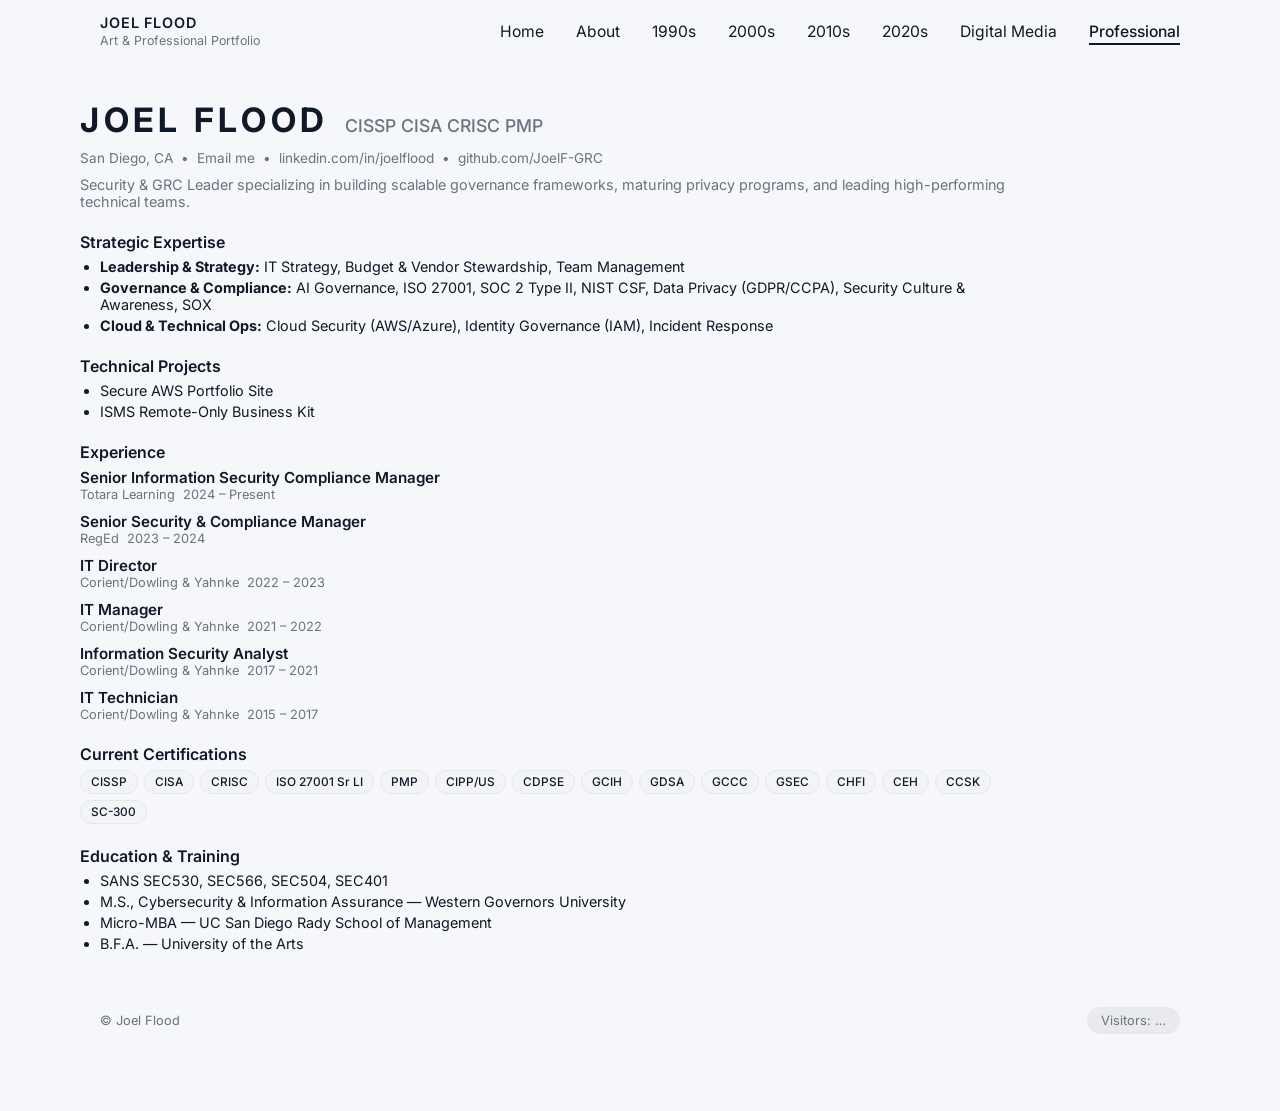
==== commit 9ec456f3: "Rename project to Secure AWS Portfolio Reframe the repo away from "Cloud Resume Challenge" tutorial " ====
--- a/resume-site/professional.html
+++ b/resume-site/professional.html
@@ -77,7 +77,7 @@
   <section class="resume-section">
     <h2>Technical Projects</h2>
     <ul class="bullets">
-      <li><a href="https://github.com/JoelF-GRC/AWS-cloud-resume-challenge" target="_blank" rel="noopener">AWS Cloud Resume Challenge</a></li>
+      <li><a href="https://github.com/JoelF-GRC/secure-aws-portfolio" target="_blank" rel="noopener">Secure AWS Portfolio Site</a></li>
       <li><a href="https://github.com/JoelF-GRC/ISMS_Remote-Only_Business" target="_blank" rel="noopener">ISMS Remote-Only Business Kit</a></li>
     </ul>
   </section>
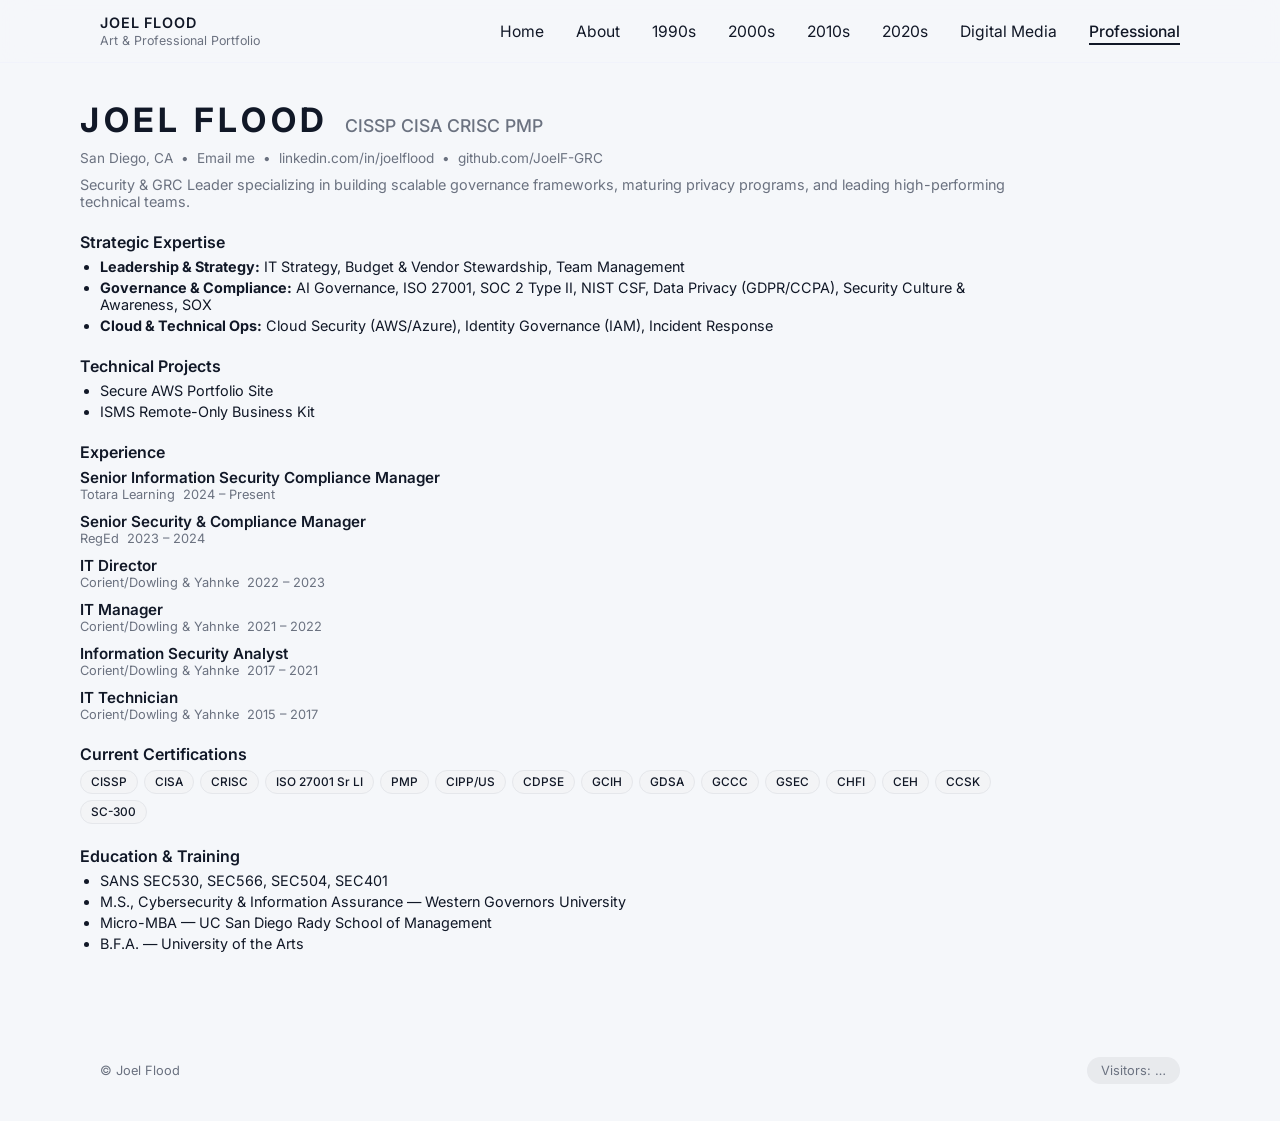
==== commit b4e5e707: "Publish real backend artifacts, fix docs to match deployed reality - Add infrastructure/: the actual" ====
--- a/resume-site/professional.html
+++ b/resume-site/professional.html
@@ -165,7 +165,7 @@
       <li>B.F.A. — University of the Arts</li>
     </ul>
   </section>
-
+</main>
 
 <footer class="site-footer">
   <div class="container footer-inner">
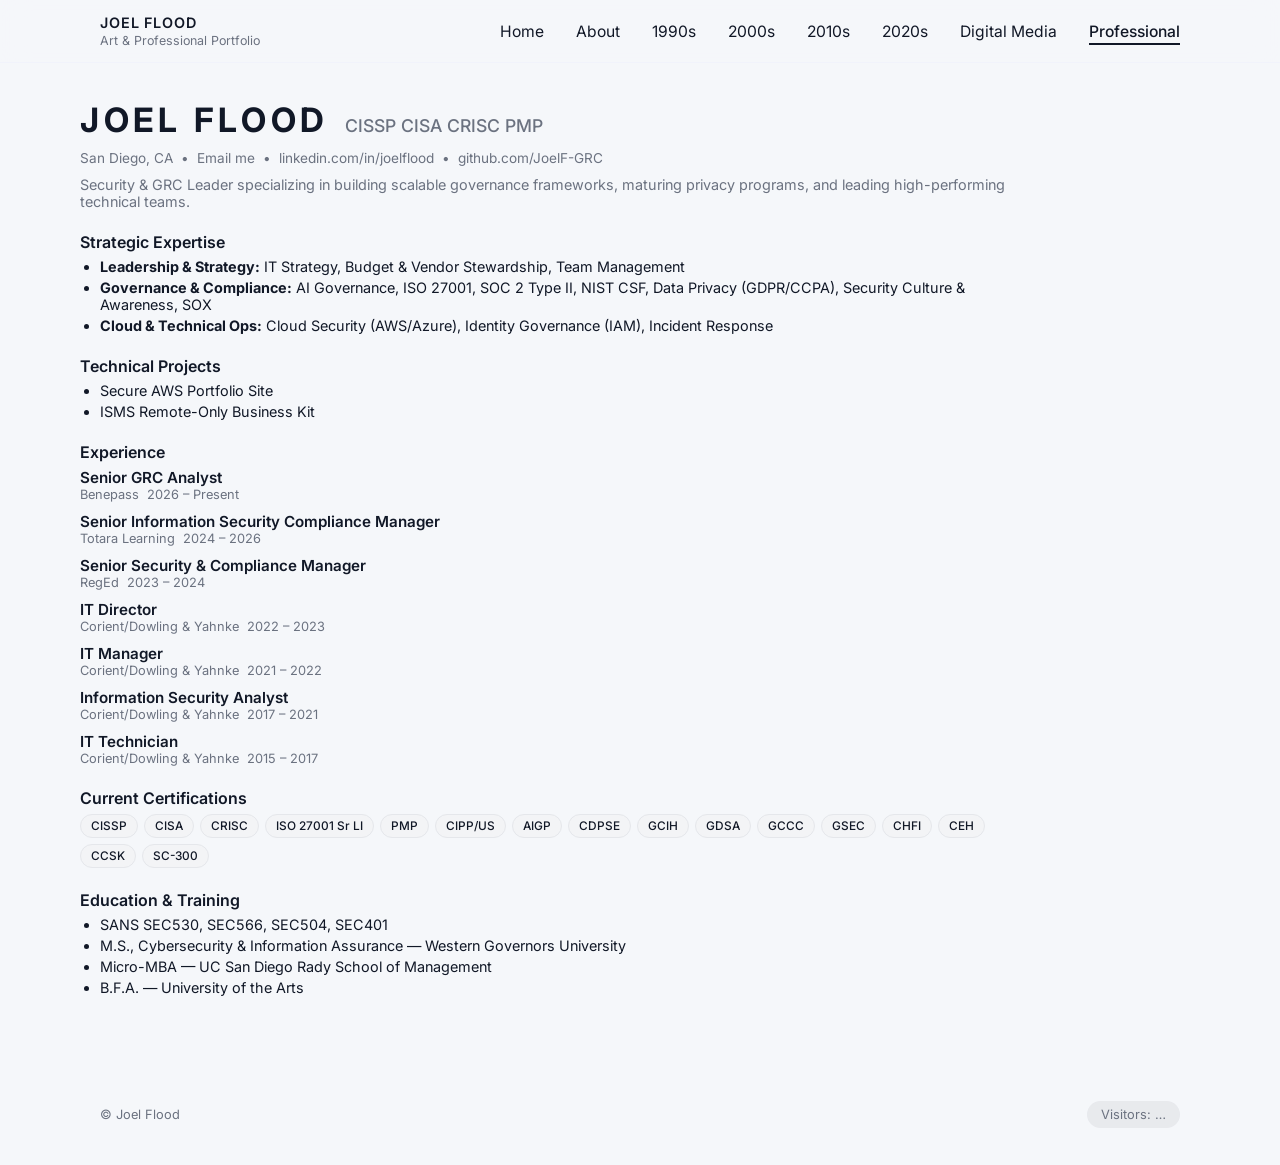
==== commit d785f861: "Add Benepass role, end Totara role, add AIGP certification" ====
--- a/resume-site/professional.html
+++ b/resume-site/professional.html
@@ -86,10 +86,18 @@
     <h2>Experience</h2>
     <div class="timeline">
       <article class="role">
+        <h3 class="role-title">Senior GRC Analyst</h3>
+        <div class="meta">
+          <span class="org">Benepass</span>
+          <span class="dates">2026 – Present</span>
+        </div>
+      </article>
+
+      <article class="role">
         <h3 class="role-title">Senior Information Security Compliance Manager</h3>
         <div class="meta">
           <span class="org">Totara Learning</span>
-          <span class="dates">2024 – Present</span>
+          <span class="dates">2024 – 2026</span>
         </div>
       </article>
 
@@ -144,6 +152,7 @@
       <a href="https://pecb.com/en/education-and-certification-for-individuals/iso-iec-27001/iso-iec-27001-lead-implementer" target="_blank" rel="noopener" class="chip">ISO 27001 Sr LI</a>
       <a href="https://www.pmi.org/certifications/project-management-pmp" target="_blank" rel="noopener" class="chip">PMP</a>
       <a href="https://iapp.org/certify/cippus/" target="_blank" rel="noopener" class="chip">CIPP/US</a>
+      <a href="https://iapp.org/certify/aigp/" target="_blank" rel="noopener" class="chip">AIGP</a>
       <a href="https://www.isaca.org/credentialing/cdpse" target="_blank" rel="noopener" class="chip">CDPSE</a>
       <a href="https://www.giac.org/certifications/certified-incident-handler-gcih/" target="_blank" rel="noopener" class="chip">GCIH</a>
       <a href="https://www.giac.org/certifications/defensible-security-architecture-gdsa/" target="_blank" rel="noopener" class="chip">GDSA</a>
